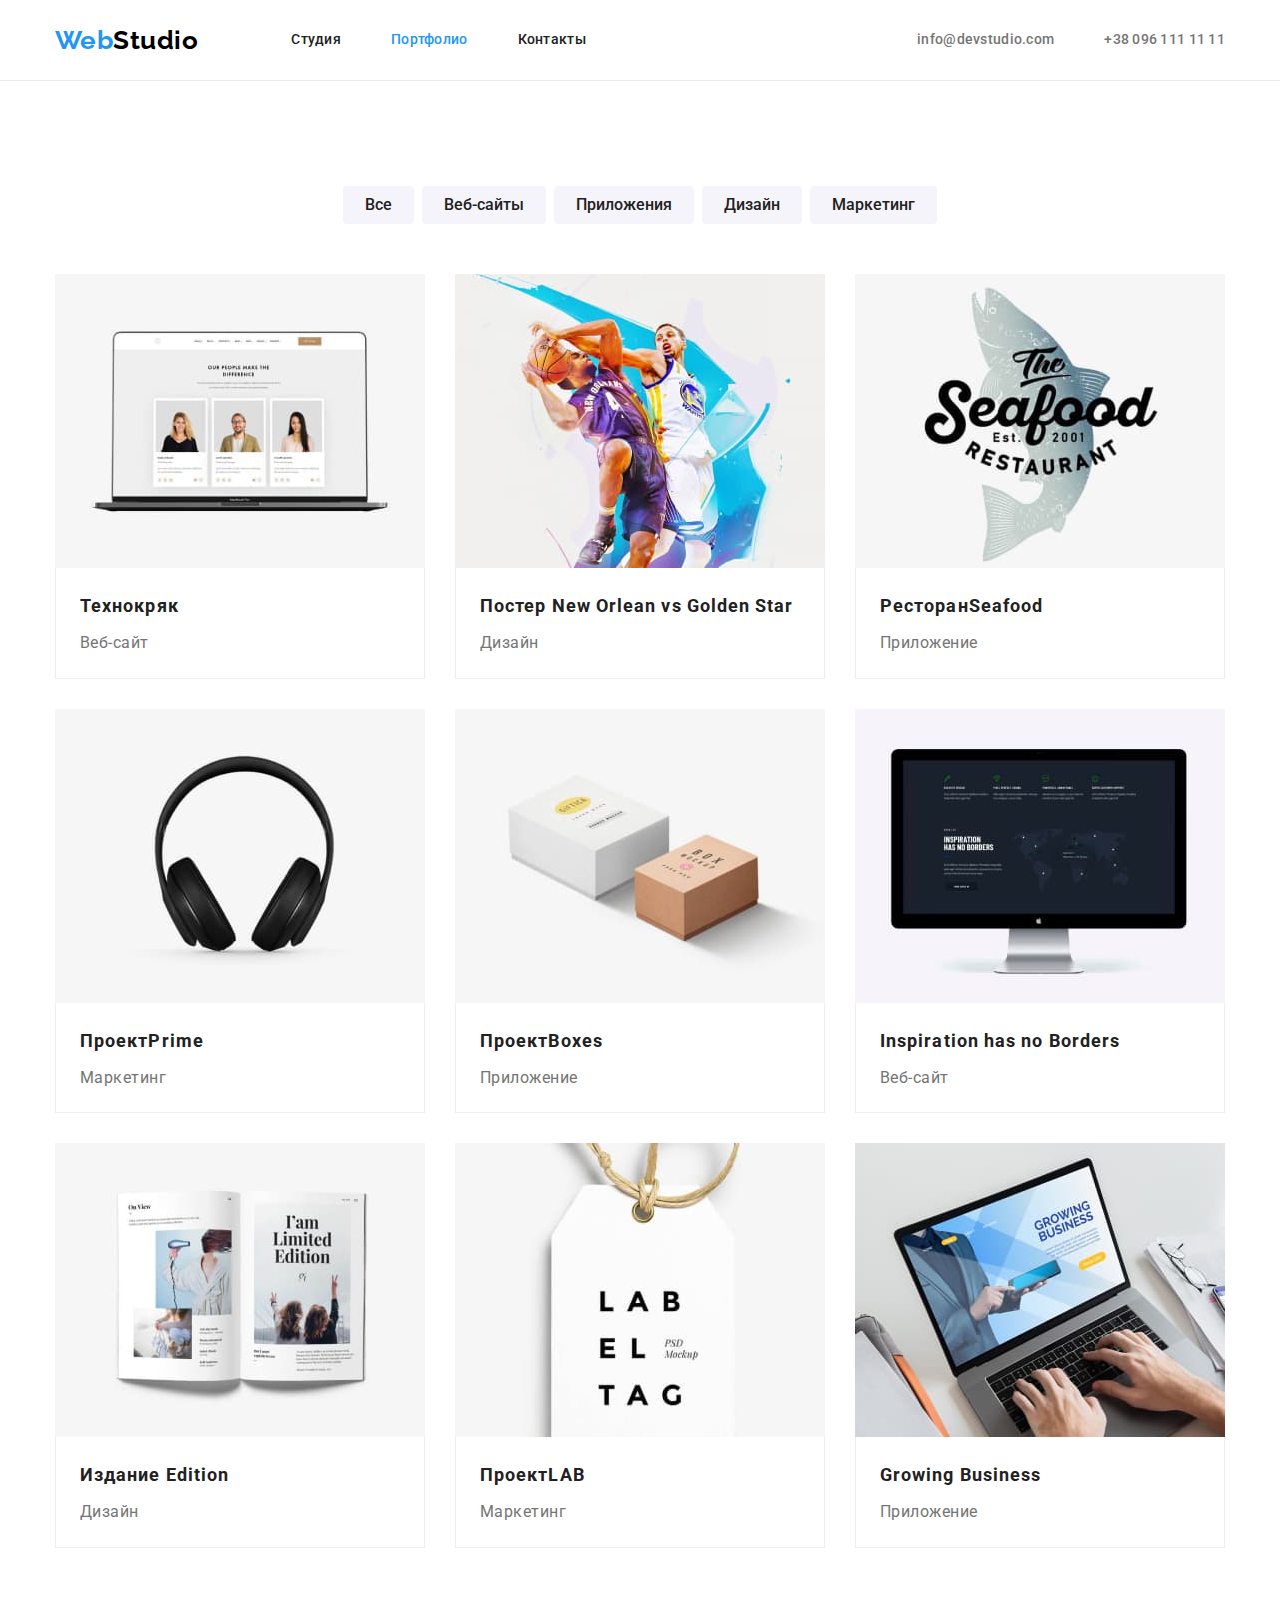
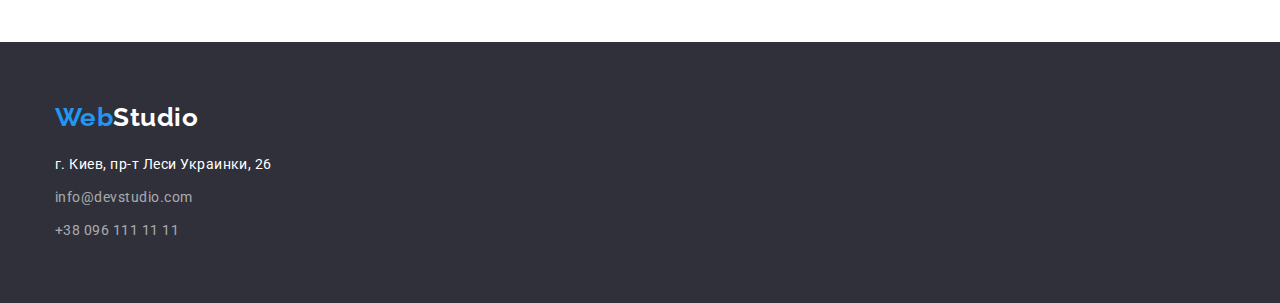
==== portfolio.html @ 845bd289 "hero image-background" ====
<!DOCTYPE html>
<html lang="ru">
<head>
    <meta charset="UTF-8">
    <meta http-equiv="X-UA-Compatible" content="IE=edge">
    <meta name="viewport" content="width=device-width, initial-scale=1.0">
    <title>Портфолио</title>
    <link rel="preconnect" href="https://fonts.gstatic.com">
    <link href="https://fonts.googleapis.com/css2?family=Raleway:wght@700&family=Roboto:wght@400;500;700;900&display=swap"
      rel="stylesheet">
    <link rel="stylesheet" href="https://cdnjs.cloudflare.com/ajax/libs/modern-normalize/1.0.0/modern-normalize.min.css">
    <link rel="stylesheet" href="./css/styles.css">
</head>

<body>
  <!--Шапка-->
  <header>
      <div class="container header">
        <nav class="navigation">
          <a href="" lang="en" class="logo link"><span class="logo-first-part">Web</span>Studio</a>
          <ul class="nav-menu link">
            <li class="nav-item">
              <a href="./index.html" class="nav-link link">Студия</a>
            </li>
            <li class="nav-item">
              <a href="" class="nav-link current link">Портфолио</a>
            </li>
            <li class="nav-item">
              <a href="" class="nav-link link">Контакты</a>
            </li>
          </ul>
        </nav>
        <ul class="contact-list link">
          <li class="nav-item">
            <a href="mailto:info@devstudio.com" class="contact-link link">info@devstudio.com</a>
          </li>
          <li class="nav-item">
            <a href="tel:+380961111111" class="contact-link link">+38 096 111 11 11</a>
          </li>
        </ul>
      </div>
    </header>
      
  <main>
    <section class="section">
      <div class="container">
        <!--скрыть заголовок-->
        <h1 class="hidden">Наши работы</h1>
        <!--Фильтр работ-->
        <ul class="filtr-button-list">
          <li class="filtr-button-item">
            <button type="button" class="filtr-button">Все</button>
          </li>
          <li class="filtr-button-item">
            <button type="button" class="filtr-button">Веб-сайты</button>
          </li>
          <li class="filtr-button-item">
            <button type="button" class="filtr-button">Приложения</button>
          </li>
          <li class="filtr-button-item">
            <button type="button" class="filtr-button">Дизайн</button>
          </li>
          <li class="filtr-button-item">
            <button type="button" class="filtr-button">Маркетинг</button>
          </li>
        </ul>
        <!--Галерея работ-->
        <ul class="gallery-list">
          <li class="gallery-item">
            <a class="link" href="">
              <img src="./images/website1.jpg" alt="Открытый ноутбук" width=370 height="294">
              <div class="cards-caption">
                <h3 class="gallery-title">Технокряк</h3>
                <p class="item-discription">Веб-сайт</p>
              </div>
            </a>  
          </li>
          <li class="gallery-item">
            <a class="link" href="">
              <img src="./images/design1.jpg" alt="Игра в баскетбол" width=370 height="294">
              <div class="cards-caption">
                <h3 class="gallery-title">Постер <span lang="en">New Orlean vs Golden Star</span></h3>
                <p class="item-discription">Дизайн</p>
              </div>              
            </a> 
          </li>
          <li class="gallery-item">
            <a class="link" href="">
              <img src="./images/apps-restourant.jpg" alt="Логотип ресторана морепродуктов" width=370 height="294">
              <div class="cards-caption">
                <h3 class="gallery-title">Ресторан<span lang="en">Seafood</span></h3>
                <p class="item-discription">Приложение</p>
              </div>              
            </a>
          </li>
          <li class="gallery-item">
            <a class="link" href="">
              <img src="./images/marketing-prime.jpg" alt="Наушники" width=370 height="294">
              <div class="cards-caption">
                <h3 class="gallery-title">Проект<span lang="en">Prime</span></h3>
                <p class="item-discription">Маркетинг</p>
              </div>                
            </a> 
          </li>
          <li class="gallery-item">
            <a class="link" href="">
              <img src="./images/apps-boxes.jpg" alt="Две коробки" width=370 height="294">
              <div class="cards-caption">
                <h3 class="gallery-title">Проект<span lang="en">Boxes</span></h3>
                <p class="item-discription">Приложение</p>
              </div>              
            </a>  
          </li>
          <li class="gallery-item">
            <a class="link" href="">
              <img src="./images/website2.jpg" alt="Монитор компьютера" width=370 height="294">
              <div class="cards-caption">
                <h3 lang="en" class="gallery-title">Inspiration has no Borders</h3>
                <p class="item-discription">Веб-сайт</p>
              </div>              
            </a>  
          </li>
          <li class="gallery-item">
            <a class="link" href="">
              <img src="./images/design2.jpg" alt="Раскрытая книга" width=370 height="294">
              <div class="cards-caption">
                <h3 class="gallery-title">Издание <span lang="en">Edition</span></h3>
                <p class="item-discription">Дизайн</p>
              </div>              
            </a>  
          </li>
          <li class="gallery-item">
            <a class="link" href="">
              <img src="./images/marketing-lab.jpg" alt="Этикетка" width=370 height="294">
              <div class="cards-caption">
                <h3 class="gallery-title">Проект<span lang="en">LAB</span></h3>
                <p class="item-discription">Маркетинг</p>
              </div>              
            </a>  
          </li>
          <li class="gallery-item">
            <a class="link" href="">
              <img src="./images/apps-business.jpg" alt="Человек работает на ноутбуке" width=370 height="294">
              <div class="cards-caption">
                <h3 lang="en" class="gallery-title">Growing Business</h3>
                <p class="item-discription">Приложение</p>
              </div>              
            </a>  
          </li>
        </ul>
      </div>
    </section>
  </main>

  <!--Подвал-->
  <footer>
    <div class="container">
      <a href="" lang="en" class="logo logo-footer link"
        ><span class="logo-first-part">Web</span>Studio</a
      >
      <address class="webstudio-address">
        г. Киев, пр-т Леси Украинки, 26
        <ul class="address-item">
          <li>
            <a href="mailto:info@devstudio.com" class="footer-contacts link">info@devstudio.com</a>
          </li>
          <li class="address-item">
            <a href="tel:+380961111111" class="footer-contacts link">+38 096 111 11 11</a>
          </li>
        </ul>
      </address>
    </div>
  </footer>
    
</body>
</html>
---- css/styles.css ----
/*основной цвет текста #757575*/
/*цвет заголовков #212121*/
/*белый #FFFFFF*/
/*акцент #2196F3*/
/*основной цвет фона #FFFFFF*/
/*вторичный цвет фона #F5F4FA*/
/*фон героя и футера #2F303A*/
/*цвет части логотипа #000000*/
/*цвет телефона и мейла в футере rgba(255, 255, 255, 0,6)*/
/*цвет рамки в хедере #ECECEC*/
:root {
  --primery-text-color: #757575;
  --title-color: #212121;
  --white-color: #ffffff;
  --accent: #2196f3;
  --main-background-color: #ffffff;
  --secondary-background-color: #f5f4fa;
  --hero-footer-background: #2f303a;
  --second-part-of-logo: #000000;
  --phone-mail-in-footer: rgba(255, 255, 255, 0.6);
  --header-border: #ECECEC;
  --cards-border: #EEEEEE;
}

body {
  background-color: var(--main-background-color);
  color: var(--primery-text-color);
  font-family: Roboto, sans-serif;
  letter-spacing: 0.03em;
}

/*Утилиты*/
ul, p {
  list-style: none;
  margin: 0;
  padding: 0;
}

.link {
  text-decoration: none;
}

h1,
h2,
h3,
h4 {
  margin: 0;
}

img {
  display: block;
}

/*Стилизация шапки*/
.container {
  width: 1200px;
  padding: 0 15px;
  margin-left: auto;
  margin-right: auto;
}

header {
  border-bottom-color: var(--header-border);
  border-bottom-style: solid;
  border-bottom-width: 1px;
}

.header,
.navigation,
.nav-menu,
.contact-list,
.features,
.images,
.cards,
.filtr-button-list,
.gallery-list {
  display: flex;
  align-items: center;
}

.logo {
  margin-right: 93px;

  color: var(--second-part-of-logo);
  font-family: Raleway, sans-serif;
  font-weight: 700;
  font-size: 26px;
  line-height: 1.19;
}

.logo-first-part {
  color: var(--accent);
}

.nav-menu a {
  color: var(--title-color);
  font-weight: 500;
  font-size: 14px;
  line-height: 1.14;
  letter-spacing: 0.02em;
}
.nav-item:not(:last-child) {
  margin-right: 50px;
}

.nav-menu .nav-link:hover,
.nav-menu .nav-link:focus {
  color: var(--accent);
}

.nav-menu .nav-link.current {
  color: var(--accent);
}

.nav-link,
.contact-link {
  display: block;
  padding: 32px 0;
}

.contact-list {
  margin-left: auto;
}

.contact-link {
  color: var(--primery-text-color);
  font-weight: 500;
  font-size: 14px;
  line-height: 1.14;
  letter-spacing: 0.02em;
}
.contact-link:hover,
.contact-link:focus {
  color: var(--accent);
}


/*Секция для заказа услуг*/
.hero-section {
  text-align: center;

  background-color: var(--hero-footer-background);
}

.main-title {
  margin: 0 auto 30px;

  color: var(--white-color);
  font-weight: 900;
  font-size: 44px;
  line-height: 1.36;
  text-align: center;
  letter-spacing: 0.06em;
  text-transform: uppercase;
}

.section {
  padding-top: 94px;
  padding-bottom: 94px;
}

.no-padding-top {
  padding-top: 0;
}

.oder-button {
  padding: 10px 32px;
  margin-left: auto;
  margin-right: auto;
  border-radius: 4px;

  color: var(--white-color);
  background-color: var(--accent);
  font-family: inherit;
  font-weight: 700;
  font-size: 16px;
  line-height: 1.87;
  text-align: center;
  letter-spacing: 0.06em;
  cursor: pointer;
}

.hero-image {
  padding: 200px 0;
  margin-left: auto;
  margin-right: auto;
  max-width: 1600px;
  height: 600px;
  background-image: linear-gradient(to right, 
    rgba(47, 48, 58, 0.4), 
    rgba(47, 48, 58, 0.4)), 
    url(../images/hero.jpg);
   
}

/*Особенности оказания услуг*/
.features {
  margin-top: -40px;
}
.feature-item {
  width: 270px;
}
.feature-item:not(:last-child) {
  margin-right: 30px;
}

.features-title {
  margin-bottom: 10px;

  color: var(--title-color);
  font-weight: 700;
  font-size: 14px;
  line-height: 1.14;
  text-transform: uppercase;
}

.features-discription {
  font-size: 14px;
  line-height: 1.71;
}

.section-title {
  margin-bottom: 50px;

  color: var(--title-color);
  font-weight: 700;
  font-size: 36px;
  line-height: 1.16;
  text-align: center;
}
/*Скрытый заголовок*/
.hidden {
  margin-bottom: 0;
  visibility: hidden;
}

/*Секция чем мы занимаемся*/
.images {
  justify-content: space-between;
}

/*Сотрудники*/
 
.employees {
  background-color: var(--secondary-background-color);
}

.employee-card:not(:last-child) {
  margin-right: 30px;
}

.employee-card-caption {
  padding-top: 30px;
  padding-bottom: 30px;
  text-align: center;
}

.employee-card {
  width: 270px;
  
  background-color: var(--white-color);
  font-size: 16px;
  line-height: 1.18;
  box-shadow: 0px 1px 3px rgba(0, 0, 0, 0.12), 0px 1px 1px rgba(0, 0, 0, 0.14), 0px 2px 1px rgba(0, 0, 0, 0.2);
  border-radius: 0px 0px 4px 4px;
}

.employee-title {
  margin-bottom: 10px;
  color: var(--title-color);
  font-weight: 500;
  font-size: 16px;
  line-height: 1.18;
}

footer {
  background-color: var(--hero-footer-background);
}

footer>.container {
  display: block;
  padding-top: 60px;
  padding-bottom: 60px;
  margin-right: auto;
}

.logo-footer {
  margin-right: 0;
  color: var(--white-color);
}

.webstudio-address {
  margin-top: 20px;
  color: var(--white-color);
  font-style: normal;
  font-size: 14px;
  line-height: 1.71;
}

.address-item {
  margin-top: 9px;
}

.footer-contacts {
  color: var(--phone-mail-in-footer);
}
.footer-contacts:hover,
.footer-contacts:focus {
  color: var(--accent);
}

/*==============Портфолио================*/

.filtr-button-list {
  justify-content: center;
  margin-top: -26px;
}

.filtr-button {
  padding: 6px 22px;

  color: var(--title-color);
  background-color: var(--secondary-background-color);
  font-family: inherit;
  font-weight: 500;
  font-size: 16px;
  line-height: 1.62;
  cursor: pointer;
  border: none;
  border-radius: 4px;
}

.filtr-button:hover,
.filtr-button:focus {
  color: var(--white-color);
  background-color: var(--accent);
}

.filtr-button-item:not(:last-child) {
  margin-right: 8px;
}

.gallery-list {
  flex-wrap: wrap;
  margin-top: 50px;
  margin-right: -30px;
  margin-bottom: -30px;
}

.gallery-item {
  width: 370px;
  margin-right: 30px;
  margin-bottom: 30px;
}

.gallery-title {
  margin-bottom: 4px;

  color: var(--title-color);
  font-weight: 700;
  font-size: 18px;
  line-height: 2;
  letter-spacing: 0.06em;
}

.item-discription {
  color: var(--primery-text-color);
  font-size: 16px;
  line-height: 1.87;
}

.cards-caption {
  padding-top: 20px;
  padding-bottom: 20px;
  padding-left: 24px;

  border-right: 1px solid;
  border-bottom: 1px solid;
  border-left: 1px solid;
  border-color: var(--cards-border);
}
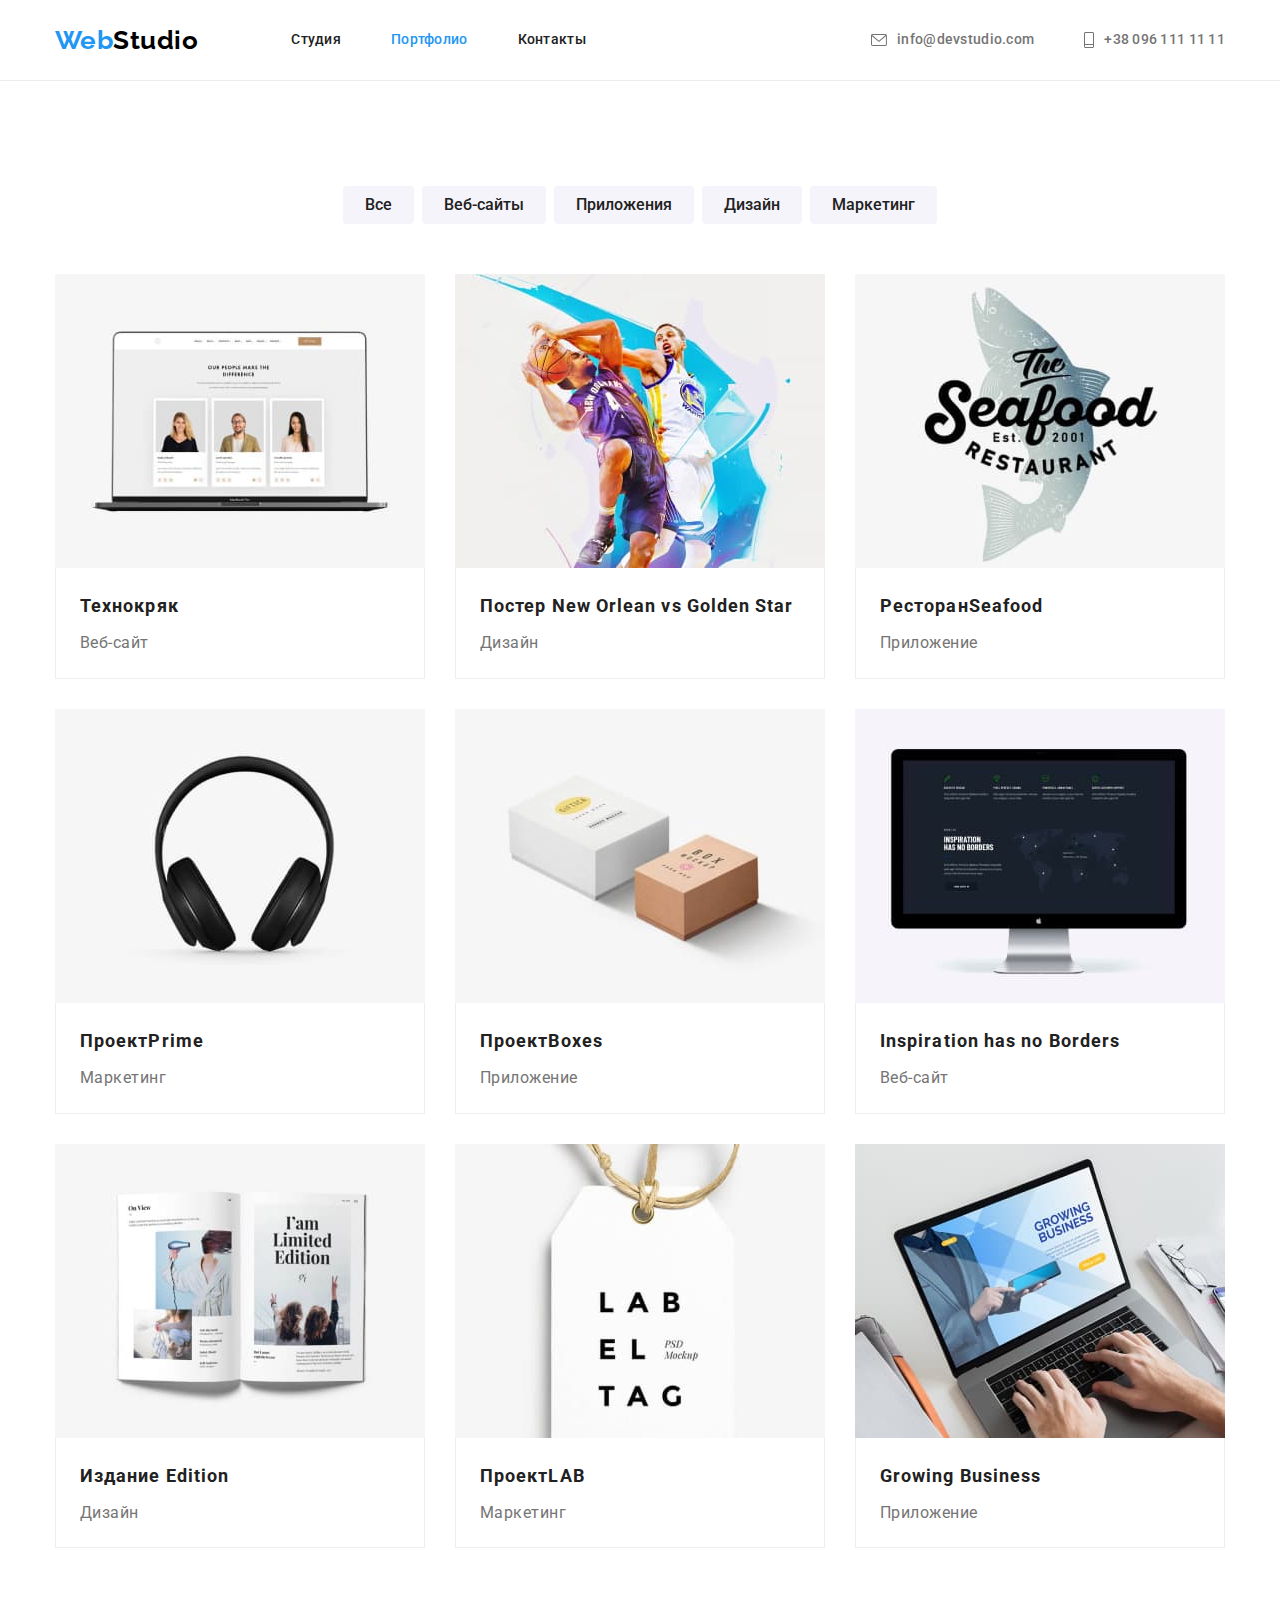
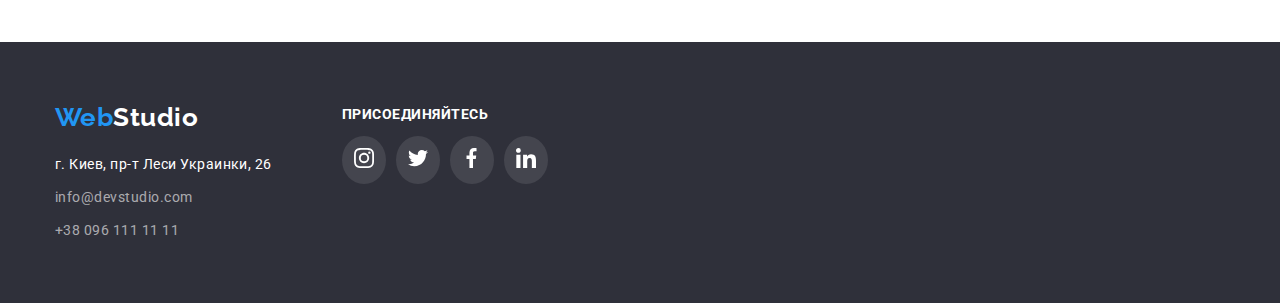
==== commit c6a9a20d: "ДЗ №4" ====
--- a/portfolio.html
+++ b/portfolio.html
@@ -32,10 +32,20 @@
         </nav>
         <ul class="contact-list link">
           <li class="nav-item">
-            <a href="mailto:info@devstudio.com" class="contact-link link">info@devstudio.com</a>
+            <a href="mailto:info@devstudio.com" class="contact-link link">
+              <svg class="icon-envelope" width="16" height="12">
+                <use href="./images/icons.svg#icon-envelope"></use>
+              </svg>
+              info@devstudio.com
+            </a>
           </li>
           <li class="nav-item">
-            <a href="tel:+380961111111" class="contact-link link">+38 096 111 11 11</a>
+            <a href="tel:+380961111111" class="contact-link link">
+              <svg class="icon-phone" width="10" height="16">
+                <use href="./images/icons.svg#icon-phone"></use>
+              </svg>
+              +38 096 111 11 11
+            </a>
           </li>
         </ul>
       </div>
@@ -154,22 +164,57 @@
 
   <!--Подвал-->
   <footer>
-    <div class="container">
-      <a href="" lang="en" class="logo logo-footer link"
-        ><span class="logo-first-part">Web</span>Studio</a
-      >
-      <address class="webstudio-address">
-        г. Киев, пр-т Леси Украинки, 26
-        <ul class="address-item">
-          <li>
-            <a href="mailto:info@devstudio.com" class="footer-contacts link">info@devstudio.com</a>
-          </li>
-          <li class="address-item">
-            <a href="tel:+380961111111" class="footer-contacts link">+38 096 111 11 11</a>
-          </li>
-        </ul>
-      </address>
-    </div>
+      <div class="container footer">
+        <div class="logo-address-block">
+          <a href="" lang="en" class="logo logo-footer link"
+            ><span class="logo-first-part">Web</span>Studio</a
+          >
+          <address class="webstudio-address">
+            г. Киев, пр-т Леси Украинки, 26
+            <ul class="address-item">
+              <li>
+                <a href="mailto:info@devstudio.com" class="footer-contacts link">info@devstudio.com</a>
+              </li>
+              <li class="address-item">
+                <a href="tel:+380961111111" class="footer-contacts link">+38 096 111 11 11</a>
+              </li>
+            </ul>
+          </address>
+        </div>
+        <div>
+          <p class="invitation">присоединяйтесь</p>
+          <ul class="footer-social-links">
+            <li class="footer-social-link-item">
+              <a class="footer-social-link" href="https://www.instagram.com/">
+                <svg class="social-icon">
+                  <use href="./images/icons.svg#icon-instagram"></use>
+                </svg>
+              </a>
+            </li>
+            <li class="footer-social-link-item">
+              <a class="footer-social-link" href="">
+                <svg class="social-icon">
+                  <use href="./images/icons.svg#icon-twitter"></use>
+                </svg>
+              </a>
+            </li>
+            <li class="footer-social-link-item">
+              <a class="footer-social-link" href="">
+                <svg class="social-icon">
+                  <use href="./images/icons.svg#icon-facebook"></use>
+                </svg>
+              </a>
+            </li>
+            <li class="footer-social-link-item">
+              <a class="footer-social-link" href="">
+                <svg class="social-icon">
+                  <use href="./images/icons.svg#icon-linkedin"></use>
+                </svg>
+              </a>
+            </li>
+          </ul>
+        </div>
+      </div>
   </footer>
     
 </body>
--- a/css/styles.css
+++ b/css/styles.css
@@ -8,6 +8,7 @@
 /*цвет части логотипа #000000*/
 /*цвет телефона и мейла в футере rgba(255, 255, 255, 0,6)*/
 /*цвет рамки в хедере #ECECEC*/
+/*цвет ссылок на соцсети #AFB1B8*/
 :root {
   --primery-text-color: #757575;
   --title-color: #212121;
@@ -20,6 +21,8 @@
   --phone-mail-in-footer: rgba(255, 255, 255, 0.6);
   --header-border: #ECECEC;
   --cards-border: #EEEEEE;
+  --social-links-color: #AFB1B8;
+  --footer-social-links-back: rgba(255, 255, 255, 0.1);
 }
 
 body {
@@ -73,7 +76,8 @@
 .images,
 .cards,
 .filtr-button-list,
-.gallery-list {
+.gallery-list,
+.footer {
   display: flex;
   align-items: center;
 }
@@ -112,10 +116,15 @@
   color: var(--accent);
 }
 
-.nav-link,
-.contact-link {
+.nav-link {
   display: block;
   padding: 32px 0;
+}
+
+.contact-link {
+  display: flex;
+  padding: 32px 0;
+  align-items: center;
 }
 
 .contact-list {
@@ -133,7 +142,12 @@
 .contact-link:focus {
   color: var(--accent);
 }
-
+ 
+.icon-envelope,
+.icon-phone {
+  margin-right: 10px;
+  fill: currentColor;
+}
 
 /*Секция для заказа услуг*/
 .hero-section {
@@ -194,6 +208,9 @@
 }
 
 /*Особенности оказания услуг*/
+.features-padding {
+  padding-top: 91px;
+}
 .features {
   margin-top: -40px;
 }
@@ -205,6 +222,7 @@
 }
 
 .features-title {
+  margin-top: 30px;
   margin-bottom: 10px;
 
   color: var(--title-color);
@@ -234,6 +252,19 @@
   visibility: hidden;
 }
 
+.icon-antenna,
+.icon-clock,
+.icon-diagram,
+.icon-astronaut {
+  width: 70px;
+  height: 70px;
+}
+
+.icon-background {
+  padding: 25px 100px;
+  background-color: var(--secondary-background-color);
+}
+
 /*Секция чем мы занимаемся*/
 .images {
   justify-content: space-between;
@@ -251,7 +282,7 @@
 
 .employee-card-caption {
   padding-top: 30px;
-  padding-bottom: 30px;
+  padding-bottom: 16px;
   text-align: center;
 }
 
@@ -261,7 +292,9 @@
   background-color: var(--white-color);
   font-size: 16px;
   line-height: 1.18;
-  box-shadow: 0px 1px 3px rgba(0, 0, 0, 0.12), 0px 1px 1px rgba(0, 0, 0, 0.14), 0px 2px 1px rgba(0, 0, 0, 0.2);
+  box-shadow: 0px 2px 1px 0px rgba(0, 0, 0, 0.2), 
+  0px 1px 1px 0px rgba(0, 0, 0, 0.14), 
+  0px 1px 3px 0px rgba(0, 0, 0, 0.12);  
   border-radius: 0px 0px 4px 4px;
 }
 
@@ -273,17 +306,97 @@
   line-height: 1.18;
 }
 
+.employee-social-links {
+  display: flex;
+  justify-content: center;
+  padding-bottom: 30px;
+}
+
+.social-icon {
+  width: 20px;
+  height: 20px;
+  fill: currentColor;
+}
+
+.social-link {
+  display: block;
+  padding: 12px;
+  color: var(--social-links-color);
+}
+
+.social-link:hover,
+.social-link:focus {
+  color: var(--white-color);
+  background-color: var(--accent);
+  border-radius: 50%;
+}
+
+.social-link-item:not(:last-child) {
+  margin-right: 10px;
+}
+
+.clients-list {
+  display: flex;
+  justify-content: center;
+}
+
+.client-link {
+  display: block;
+ 
+  color: var(--social-links-color);
+  border: 1px solid var(--social-links-color);
+}
+
+.client-link:hover,
+.client-link:focus {
+  color: var(--accent);
+  border: 1px solid var(--accent);
+}
+
+.client-link-item {
+  margin-right: 30px;
+}
+.client-link-item:last-child {
+  margin-right: 0;
+}
+
+.client1 {
+  padding: 23px 63px 22px 64px;
+}
+.client2 {
+  padding: 19px 65px 21px;
+}
+.client3 {
+  padding: 25px 62px 26px;
+}
+.client4 {
+  padding: 25px 43px 27px;
+}
+.client5 {
+  padding: 23px 53px 24px;
+}
+.client6 {
+  padding: 23px 38px 25px;
+}
+
+.client-icon {
+  fill: currentColor;
+}
+
 footer {
   background-color: var(--hero-footer-background);
 }
 
 footer>.container {
-  display: block;
   padding-top: 60px;
   padding-bottom: 60px;
   margin-right: auto;
 }
 
+.footer {
+  align-items: flex-start;
+}
+
 .logo-footer {
   margin-right: 0;
   color: var(--white-color);
@@ -301,12 +414,47 @@
   margin-top: 9px;
 }
 
+.logo-address-block{
+  margin-right: 70px;
+}
 .footer-contacts {
   color: var(--phone-mail-in-footer);
 }
 .footer-contacts:hover,
 .footer-contacts:focus {
   color: var(--accent);
+}
+
+.invitation {
+margin-top: 12px;
+margin-bottom: 20px;
+color: var(--white-color);
+font-weight: bold;
+font-size: 14px;
+line-height: 1.14px;
+text-transform: uppercase;
+}
+
+.footer-social-links {
+  display: flex;
+}
+
+.footer-social-link {
+  display: block;
+  padding: 12px;
+  color: var(--white-color);
+  background-color: var(--footer-social-links-back);
+  border-radius: 50%;
+}
+
+.footer-social-link:hover,
+.footer-social-link:focus {
+  background-color: var(--accent);
+  border-radius: 50%;
+}
+
+.footer-social-link-item:not(:last-child) {
+  margin-right: 10px;
 }
 
 /*==============Портфолио================*/
@@ -334,6 +482,9 @@
 .filtr-button:focus {
   color: var(--white-color);
   background-color: var(--accent);
+  box-shadow: 0px 2px 2px 0px rgba(0, 0, 0, 0.12),
+  0px 1px 2px 0px rgba(0, 0, 0, 0.08),
+  0px 3px 1px 0px rgba(0, 0, 0, 0.1);
 }
 
 .filtr-button-item:not(:last-child) {
@@ -379,3 +530,10 @@
   border-left: 1px solid;
   border-color: var(--cards-border);
 }
+
+.gallery-item:hover,
+.gallery-item:focus {
+  box-shadow: 1px 4px 6px 0px rgba(0, 0, 0, 0.16),
+  0px 4px 4px 0px rgba(0, 0, 0, 0.06),
+  0px 1px 1px 0px rgba(0, 0, 0, 0.12);
+}
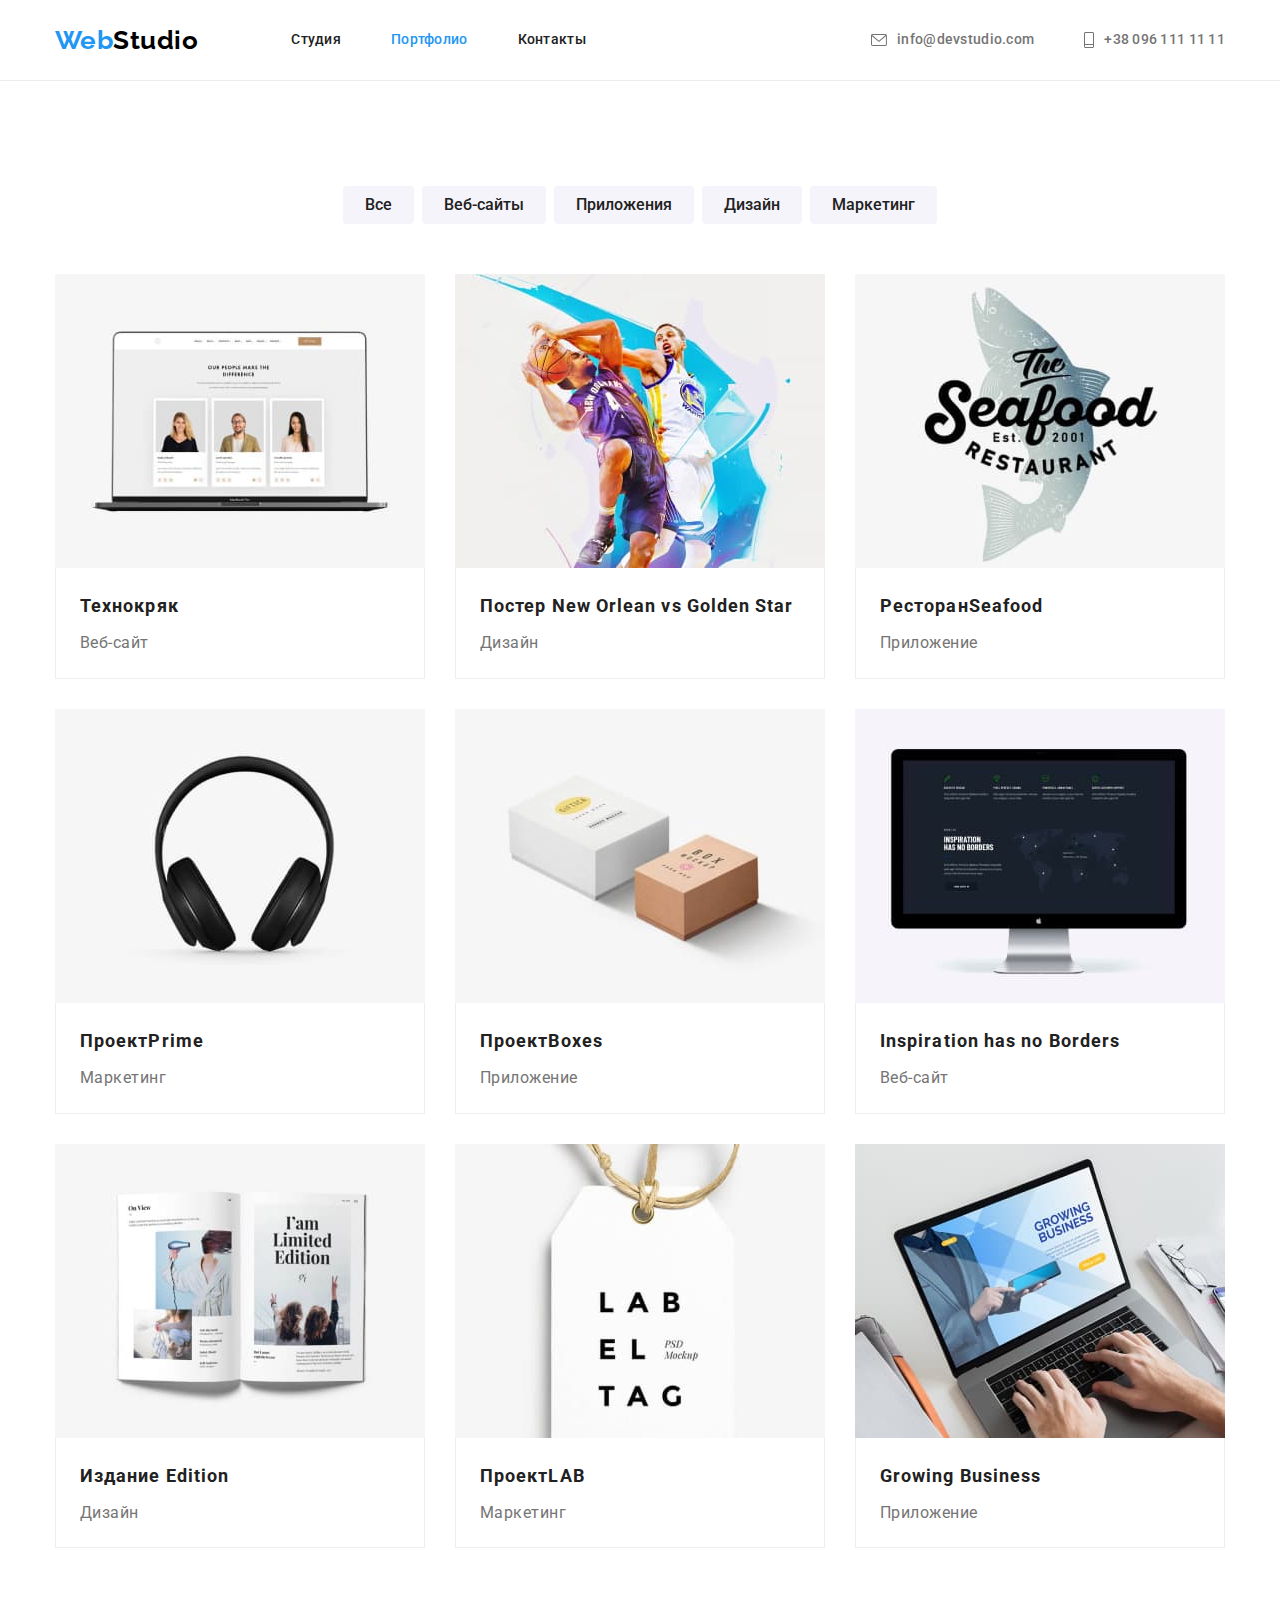
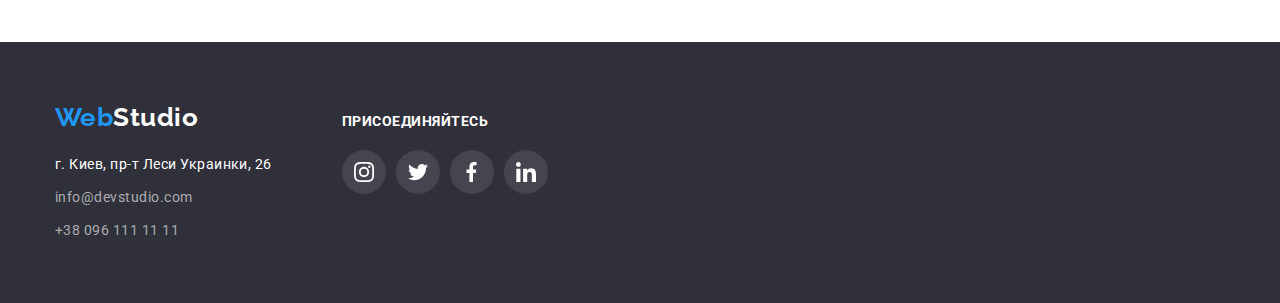
==== commit f140bf0c: "Відкореговане ДЗ №4" ====
--- a/portfolio.html
+++ b/portfolio.html
@@ -164,58 +164,57 @@
 
   <!--Подвал-->
   <footer>
-      <div class="container footer">
-        <div class="logo-address-block">
-          <a href="" lang="en" class="logo logo-footer link"
-            ><span class="logo-first-part">Web</span>Studio</a
-          >
-          <address class="webstudio-address">
-            г. Киев, пр-т Леси Украинки, 26
-            <ul class="address-item">
-              <li>
-                <a href="mailto:info@devstudio.com" class="footer-contacts link">info@devstudio.com</a>
-              </li>
-              <li class="address-item">
-                <a href="tel:+380961111111" class="footer-contacts link">+38 096 111 11 11</a>
-              </li>
-            </ul>
-          </address>
-        </div>
-        <div>
-          <p class="invitation">присоединяйтесь</p>
-          <ul class="footer-social-links">
-            <li class="footer-social-link-item">
-              <a class="footer-social-link" href="https://www.instagram.com/">
-                <svg class="social-icon">
-                  <use href="./images/icons.svg#icon-instagram"></use>
-                </svg>
-              </a>
-            </li>
-            <li class="footer-social-link-item">
-              <a class="footer-social-link" href="">
-                <svg class="social-icon">
-                  <use href="./images/icons.svg#icon-twitter"></use>
-                </svg>
-              </a>
-            </li>
-            <li class="footer-social-link-item">
-              <a class="footer-social-link" href="">
-                <svg class="social-icon">
-                  <use href="./images/icons.svg#icon-facebook"></use>
-                </svg>
-              </a>
-            </li>
-            <li class="footer-social-link-item">
-              <a class="footer-social-link" href="">
-                <svg class="social-icon">
-                  <use href="./images/icons.svg#icon-linkedin"></use>
-                </svg>
-              </a>
+    <div class="container footer">
+      <div class="logo-address-block">
+        <a href="" lang="en" class="logo logo-footer link"
+          ><span class="logo-first-part">Web</span>Studio</a
+        >
+        <address class="webstudio-address">
+          г. Киев, пр-т Леси Украинки, 26
+          <ul class="address-item">
+            <li>
+              <a href="mailto:info@devstudio.com" class="footer-contacts link">info@devstudio.com</a>
+            </li>
+            <li class="address-item">
+              <a href="tel:+380961111111" class="footer-contacts link">+38 096 111 11 11</a>
             </li>
           </ul>
-        </div>
-      </div>
-  </footer>
-    
+        </address>
+      </div>
+      <div>
+        <p class="invitation">присоединяйтесь</p>
+        <ul class="footer-social-links">
+          <li class="footer-social-link-item">
+            <a class="footer-social-link" href="https://www.instagram.com/">
+              <svg class="social-icon">
+                <use href="./images/icons.svg#icon-instagram"></use>
+              </svg>
+            </a>
+          </li>
+          <li class="footer-social-link-item">
+            <a class="footer-social-link" href="">
+              <svg class="social-icon">
+                <use href="./images/icons.svg#icon-twitter"></use>
+              </svg>
+            </a>
+          </li>
+          <li class="footer-social-link-item">
+            <a class="footer-social-link" href="">
+              <svg class="social-icon">
+                <use href="./images/icons.svg#icon-facebook"></use>
+              </svg>
+            </a>
+          </li>
+          <li class="footer-social-link-item">
+            <a class="footer-social-link" href="">
+              <svg class="social-icon">
+                <use href="./images/icons.svg#icon-linkedin"></use>
+              </svg>
+            </a>
+          </li>
+        </ul>
+      </div>
+    </div>
+  </footer>    
 </body>
 </html>--- a/css/styles.css
+++ b/css/styles.css
@@ -152,8 +152,6 @@
 /*Секция для заказа услуг*/
 .hero-section {
   text-align: center;
-
-  background-color: var(--hero-footer-background);
 }
 
 .main-title {
@@ -200,6 +198,7 @@
   margin-right: auto;
   max-width: 1600px;
   height: 600px;
+  background-color: var(--hero-footer-background);
   background-image: linear-gradient(to right, 
     rgba(47, 48, 58, 0.4), 
     rgba(47, 48, 58, 0.4)), 
@@ -261,7 +260,10 @@
 }
 
 .icon-background {
-  padding: 25px 100px;
+  height: 120px;
+  display: flex;
+  justify-content: center;
+  align-items: center;
   background-color: var(--secondary-background-color);
 }
 
@@ -282,7 +284,7 @@
 
 .employee-card-caption {
   padding-top: 30px;
-  padding-bottom: 16px;
+  padding-bottom: 30px;
   text-align: center;
 }
 
@@ -306,10 +308,13 @@
   line-height: 1.18;
 }
 
+.employee-text {
+  margin-bottom: 16px;
+}
+
 .employee-social-links {
   display: flex;
   justify-content: center;
-  padding-bottom: 30px;
 }
 
 .social-icon {
@@ -319,8 +324,12 @@
 }
 
 .social-link {
-  display: block;
-  padding: 12px;
+  display: flex;
+  width: 44px;
+  height: 44px;
+  justify-content: center;
+  align-items: center;
+  
   color: var(--social-links-color);
 }
 
@@ -341,7 +350,11 @@
 }
 
 .client-link {
-  display: block;
+  display: flex;
+  width: 170px;
+  height: 92px;
+  justify-content: center;
+  align-items: center;
  
   color: var(--social-links-color);
   border: 1px solid var(--social-links-color);
@@ -353,30 +366,8 @@
   border: 1px solid var(--accent);
 }
 
-.client-link-item {
+.client-link-item:not(:last-child) {
   margin-right: 30px;
-}
-.client-link-item:last-child {
-  margin-right: 0;
-}
-
-.client1 {
-  padding: 23px 63px 22px 64px;
-}
-.client2 {
-  padding: 19px 65px 21px;
-}
-.client3 {
-  padding: 25px 62px 26px;
-}
-.client4 {
-  padding: 25px 43px 27px;
-}
-.client5 {
-  padding: 23px 53px 24px;
-}
-.client6 {
-  padding: 23px 38px 25px;
 }
 
 .client-icon {
@@ -394,7 +385,7 @@
 }
 
 .footer {
-  align-items: flex-start;
+  align-items: baseline;
 }
 
 .logo-footer {
@@ -426,12 +417,11 @@
 }
 
 .invitation {
-margin-top: 12px;
 margin-bottom: 20px;
 color: var(--white-color);
 font-weight: bold;
 font-size: 14px;
-line-height: 1.14px;
+line-height: 1.14;
 text-transform: uppercase;
 }
 
@@ -440,8 +430,11 @@
 }
 
 .footer-social-link {
-  display: block;
-  padding: 12px;
+  display: flex;
+  width: 44px;
+  height: 44px;
+  justify-content: center;
+  align-items: center;
   color: var(--white-color);
   background-color: var(--footer-social-links-back);
   border-radius: 50%;
